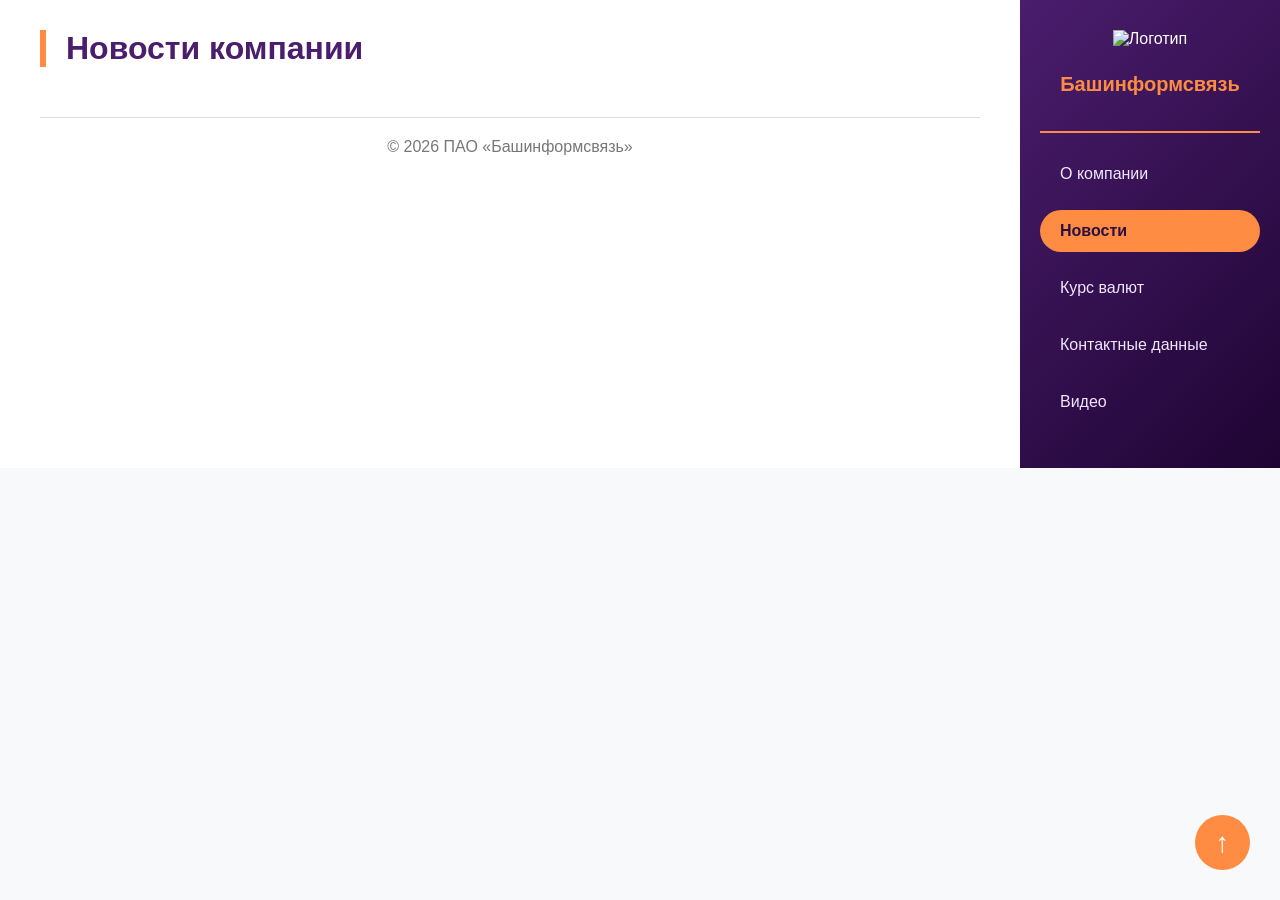
==== 2_news.html @ 0482cbac "Add files via upload" ====
<!DOCTYPE html>
<html lang="ru">
<head>
    <meta charset="UTF-8">
    <meta name="viewport" content="width=device-width, initial-scale=1.0">
    <title>Новости | Башинформсвязь</title>
    <link rel="stylesheet" href="styles.css">
    <link rel="stylesheet" href="styles/news.css">
    <link rel="shortcut icon" href="favicon.ico" type="image/x-icon">
</head>
<body onload="showNews()">
    <div class="side-menu">
        <div class="logo">
            <img src="images/logo.jpg" alt="Логотип">
            <h2>Башинформсвязь</h2>
        </div>
        <ul class="menu-items">
            <li><a href="1_company.html">О компании</a></li>
            <li><a href="2_news.html" class="active">Новости</a></li>
            <li><a href="3_val.html">Курс валют</a></li>
            <li><a href="4_data.html">Контактные данные</a></li>
            <li><a href="5_video.html">Видео</a></li>
        </ul>
    </div>

    <main class="main-content">
        <h1>Новости компании</h1>
        <div class="news-grid" id="newsContainer"></div>
        <footer>
            &copy; 2026 ПАО «Башинформсвязь»
        </footer>
    </main>

    <button id="scrollTopBtn" onclick="window.scrollTo({top:0,behavior:'smooth'})">↑</button>

    <script src="js/news.js"></script>
</body>
</html>
---- styles.css ----
* {
    margin: 0;
    padding: 0;
    box-sizing: border-box;
}

body {
    font-family: 'Segoe UI', Tahoma, Geneva, Verdana, sans-serif;
    background-color: #f8f9fa;
    color: #333;
    display: flex;
    flex-direction: row;
}

.side-menu {
    order: 2;
    width: 260px;
    background: linear-gradient(135deg, #4a1d6d 0%, #1f0433 100%);
    color: white;
    padding: 30px 20px;
    flex-shrink: 0;
    display: flex;
    flex-direction: column;
}

.logo {
    text-align: center;
    margin-bottom: 20px;
    border-bottom: 2px solid #ff8c42;
    padding-bottom: 20px;
}

.logo img {
    width: 175px;
}

.logo h2 {
    font-size: 20px;
    color: #ff8c42;
}

.menu-items {
    list-style: none;
    flex: 1;
}

.menu-items li {
    margin-bottom: 15px;
}

.menu-items a {
    display: block;
    padding: 12px 20px;
    color: #f0e6ff;
    text-decoration: none;
    font-weight: 500;
    border-radius: 30px;
    transition: all 0.3s ease;
}

.menu-items a:hover {
    background-color: #ff8c42;
    color: #2c0f42;
    transform: scale(1.05);
}

.menu-items .active {
    background-color: #ff8c42;
    color: #2c0f42;
    font-weight: bold;
}

.main-content {
    order: 1;
    flex: 1;
    padding: 30px 40px;
    background-color: #ffffff;
}

h1 {
    color: #4a1d6d;
    border-left: 6px solid #ff8c42;
    padding-left: 20px;
    margin-bottom: 20px;
    font-size: 32px;
}

h2 {
    color: #4a1d6d;
    margin: 25px 0 15px 0;
    font-size: 24px;
}

h3 {
    color: #ff8c42;
    margin: 15px 0 10px;
}

#scrollTopBtn {
    position: fixed;
    bottom: 30px;
    right: 30px;
    background-color: #ff8c42;
    color: white;
    border: none;
    border-radius: 50%;
    width: 55px;
    height: 55px;
    font-size: 28px;
    cursor: pointer;
    transition: 0.3s;
    z-index: 1000;
    display: flex;
    align-items: center;
    justify-content: center;
}

#scrollTopBtn:hover {
    background-color: #4a1d6d;
    transform: scale(1.1);
}

footer {
    margin-top: 50px;
    padding-top: 20px;
    text-align: center;
    border-top: 1px solid #ddd;
    color: #777;
}
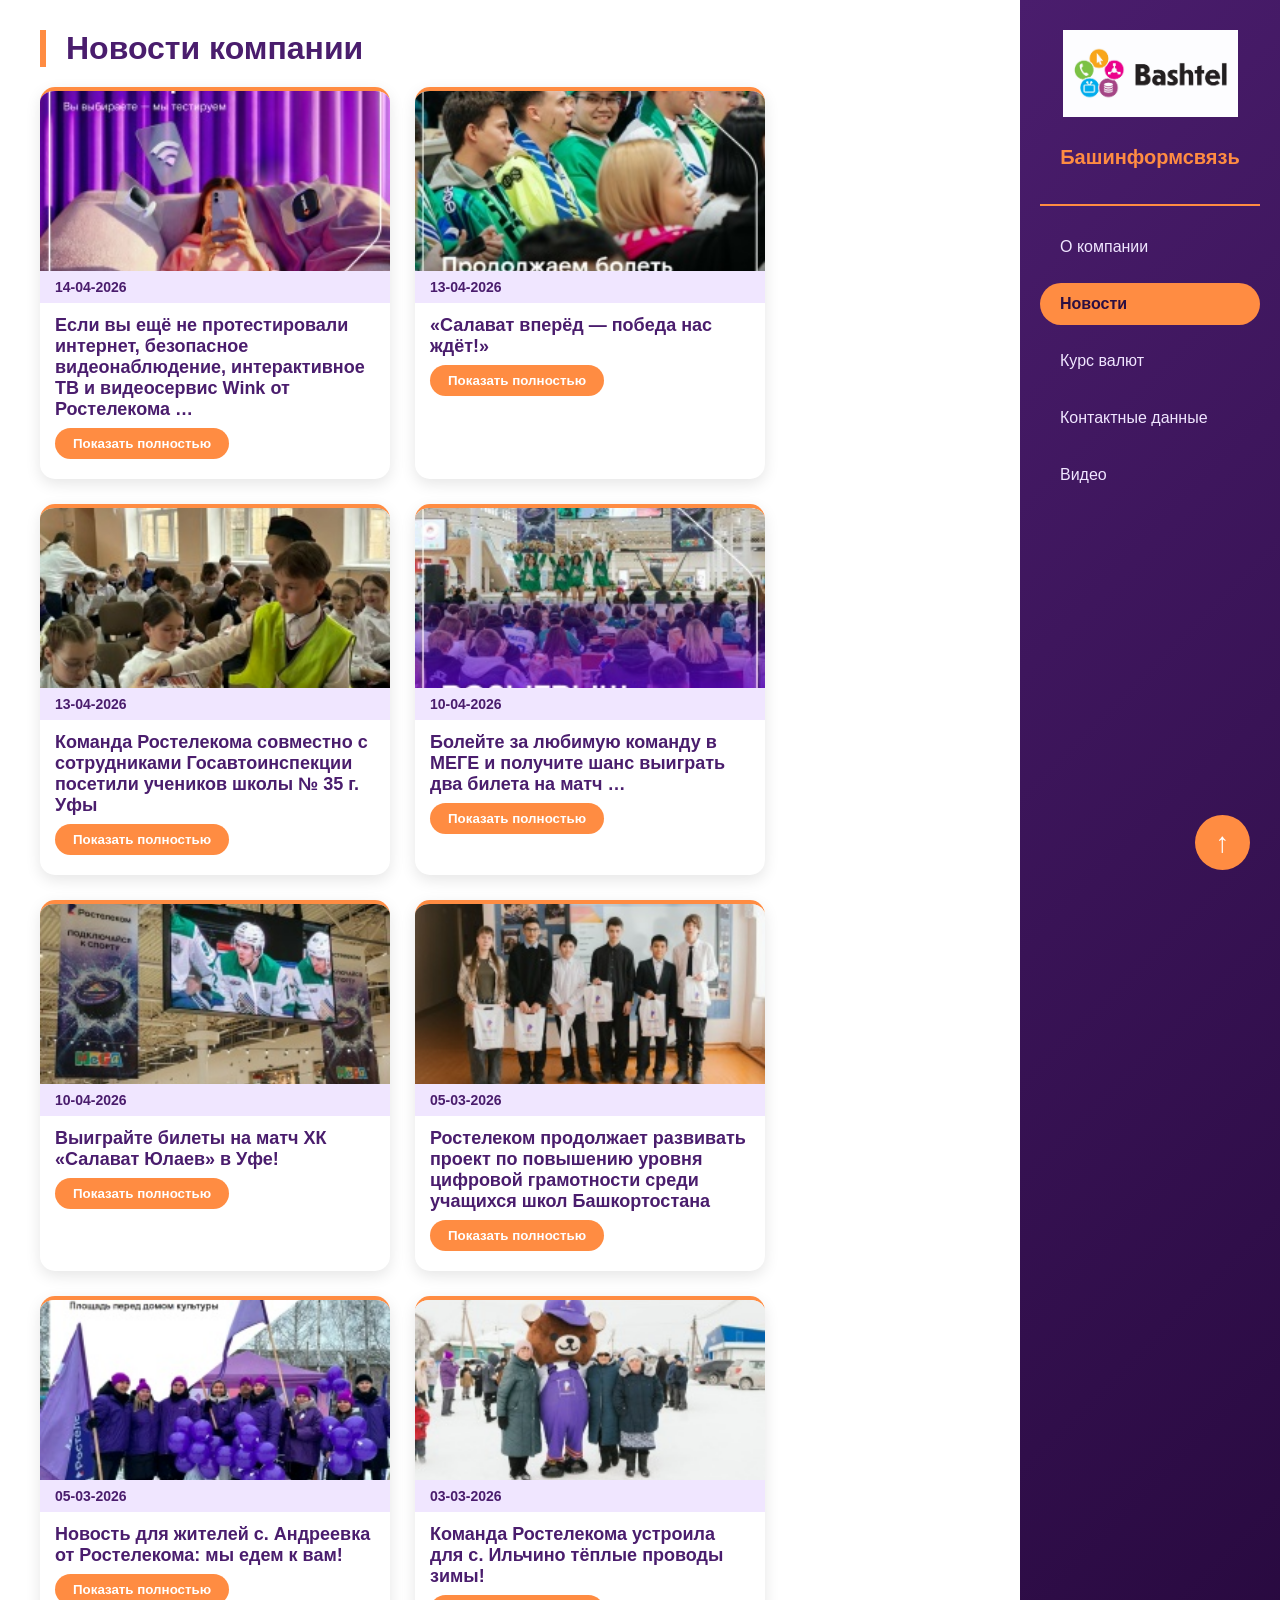
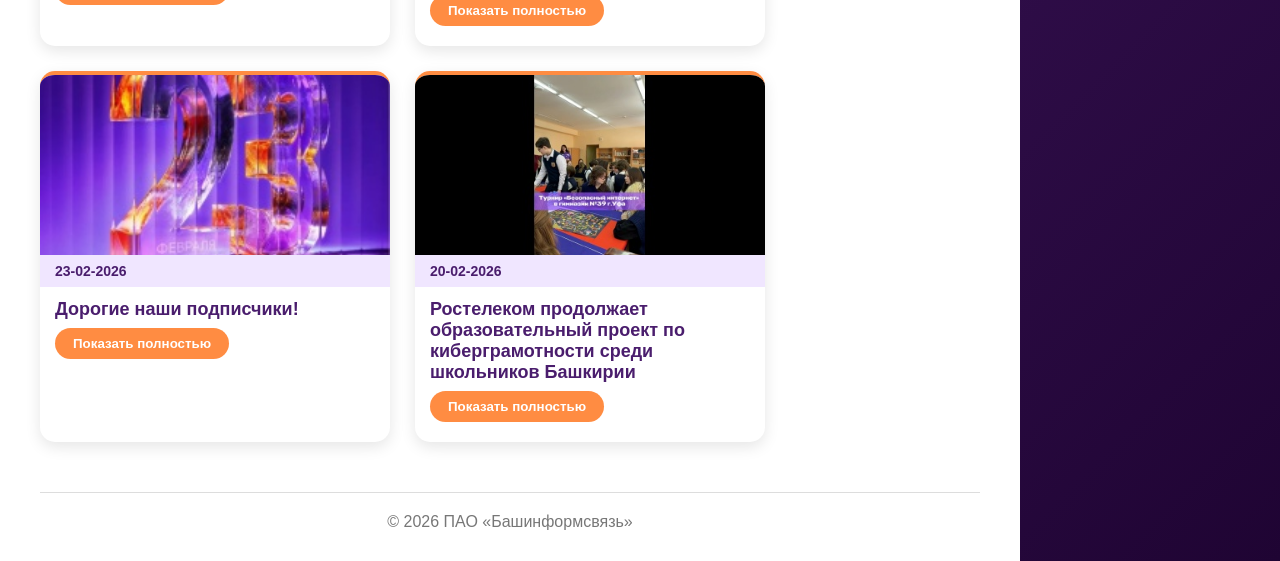
==== commit 8b17479a: "Update 2_news.html" ====
--- a/2_news.html
+++ b/2_news.html
@@ -15,7 +15,7 @@
             <h2>Башинформсвязь</h2>
         </div>
         <ul class="menu-items">
-            <li><a href="1_company.html">О компании</a></li>
+            <li><a href="index.html">О компании</a></li>
             <li><a href="2_news.html" class="active">Новости</a></li>
             <li><a href="3_val.html">Курс валют</a></li>
             <li><a href="4_data.html">Контактные данные</a></li>
@@ -35,4 +35,4 @@
 
     <script src="js/news.js"></script>
 </body>
-</html>+</html>
--- a/styles/news.css
+++ b/styles/news.css
@@ -0,0 +1,71 @@
+.news-grid {
+    display: flex;
+    flex-wrap: wrap;
+    gap: 25px;
+}
+.news-card {
+    width: 350px; 
+    border-radius: 15px;
+    box-shadow: 0 5px 15px rgba(0,0,0,0.1);
+    overflow: hidden;
+    transition: 0.3s ease;
+    border-top: 4px solid #ff8c42;
+    display: flex;
+    flex-direction: column;
+}
+
+.news-card:hover {
+    transform: scale(1.05);   
+}
+
+.news-date {
+    background: #f0e6ff;
+    padding: 8px 15px;
+    font-size: 14px;
+    color: #4a1d6d;
+    font-weight: bold;
+}
+
+.news-title {
+    font-size: 18px;
+    margin: 12px 15px 8px;
+    color: #4a1d6d;
+    font-weight: bold;
+}
+
+.news-full {
+    display: none;
+    padding: 0 15px 20px 15px;
+    color: #333;
+    line-height: 1.5;
+    border-top: 1px solid #f0e6ff;
+    margin-top: 8px;
+    text-align: justify;
+}
+
+.news-card.open .news-full {
+    display: block;
+}
+
+.news-btn {
+    align-self: flex-start;
+    margin: 0 15px 20px;
+    background-color: #ff8c42;
+    border: none;
+    color: white;
+    padding: 8px 18px;
+    border-radius: 25px;
+    cursor: pointer;
+    font-weight: bold;
+    transition: 0.2s;
+}
+
+.news-btn:hover {
+    background-color: #4a1d6d;
+}
+
+.news-image {
+    width: 100%;
+    height: 180px;
+    object-fit: cover;
+}
